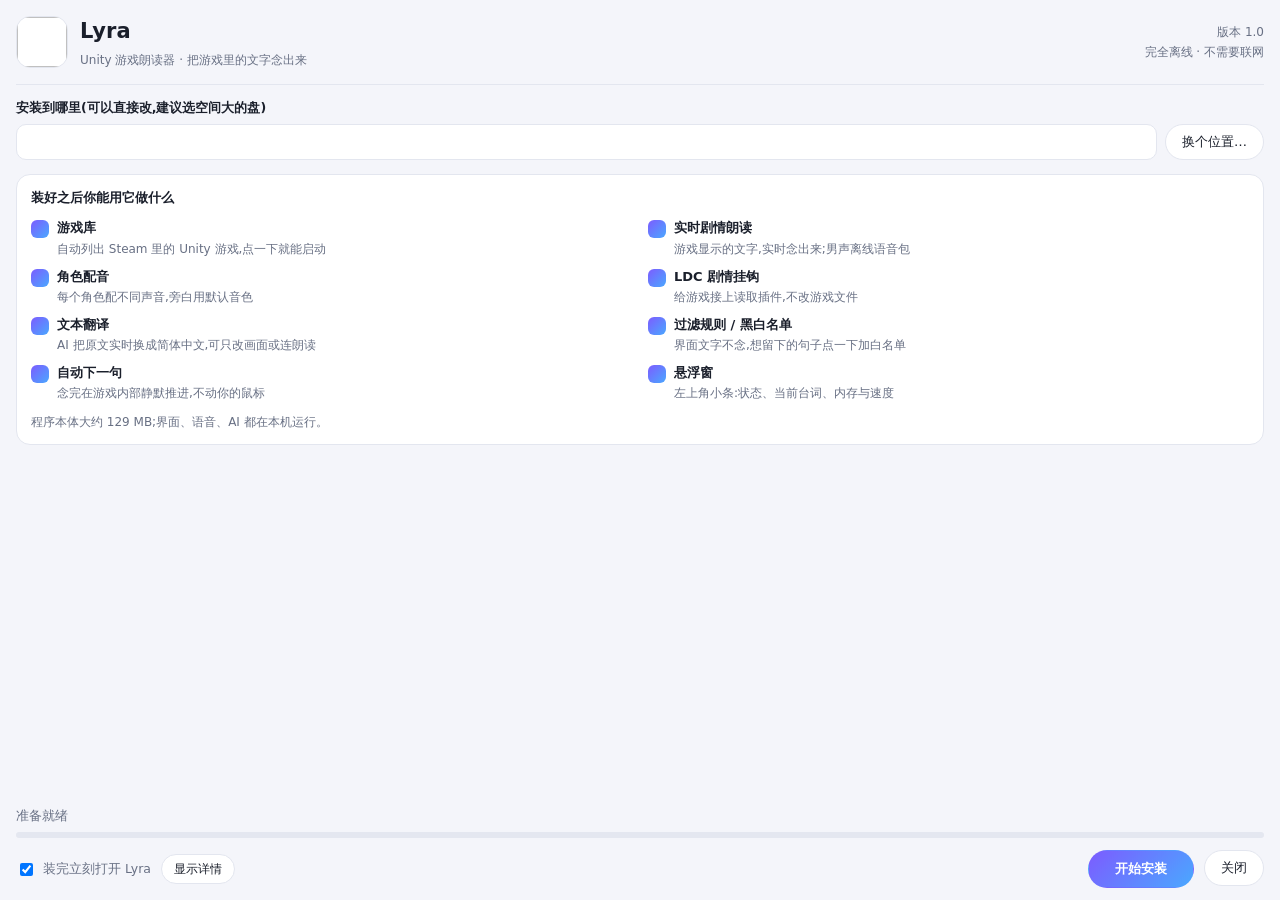
==== installer/ui.html @ 766f78bd "feat: Lyra 1.0.0 — Unity 游戏朗读器(离线朗读 / 角色配音 / AI 汉化 / 网页版安装器) - 核心:剧情抓取与过滤、离线 TTS、AI 翻译、游戏扫描与挂钩安装、悬浮窗" ====
<!DOCTYPE html>
<html lang="zh-CN">
<head>
<meta charset="utf-8">
<title>安装 Lyra</title>
<style>
  :root{
    --bg:#f4f5fa; --card:#ffffff; --txt:#1a1f2b; --muted:#687084; --line:#e3e6ef;
    --acc:#7c5cff; --acc2:#4aa8ff; --soft:#f7f8fc;
    --r:14px; --rs:10px;
    font-family:"Microsoft YaHei UI","Microsoft YaHei",system-ui,sans-serif;
  }
  *{box-sizing:border-box}
  html,body{margin:0;height:100%;background:var(--bg);color:var(--txt);
    font-size:13px;line-height:1.7;-webkit-user-select:none;user-select:none}
  .wrap{display:flex;flex-direction:column;height:100%;padding:14px 16px 12px;overflow:hidden}
  /* 顶栏 */
  .head{display:flex;align-items:center;gap:12px}
  .logo{width:52px;height:52px;border-radius:14px;background:#fff;border:1px solid var(--line);
    display:grid;place-items:center;overflow:hidden;flex:none}
  .logo img{width:100%;height:100%;object-fit:cover}
  .who b{font-size:21px;font-weight:600;letter-spacing:.2px}
  .who div{font-size:12px;color:var(--muted)}
  .ver{margin-left:auto;font-size:12px;color:var(--muted);text-align:right}
  hr{border:0;border-top:1px solid var(--line);margin:14px 0 12px}
  /* 安装位置 */
  .lab{font-size:12.5px;font-weight:600;margin-bottom:6px}
  .path{display:flex;gap:8px}
  .path input{flex:1;height:36px;padding:0 12px;border:1px solid var(--line);border-radius:var(--rs);
    background:var(--card);color:var(--txt);font:inherit;outline:none}
  .path input:focus{border-color:var(--acc);box-shadow:0 0 0 3px rgba(124,92,255,.14)}
  button{font:inherit;cursor:pointer;border-radius:999px;border:1px solid transparent;transition:.15s}
  .ghost{height:36px;padding:0 16px;background:var(--card);border-color:var(--line);color:var(--txt)}
  .ghost:hover{border-color:var(--acc);color:var(--acc)}
  /* 功能介绍 */
  .feat{margin-top:14px;background:var(--card);border:1px solid var(--line);border-radius:var(--r);
    padding:12px 14px}
  .feat h3{margin:0 0 8px;font-size:13px;font-weight:600}
  .grid{display:grid;grid-template-columns:1fr 1fr;gap:8px 16px}
  .it{display:flex;gap:8px;align-items:flex-start}
  .it i{width:18px;height:18px;flex:none;border-radius:6px;margin-top:3px;
    background:linear-gradient(135deg,var(--acc),var(--acc2))}
  .it b{font-weight:600}
  .it span{display:block;color:var(--muted);font-size:12px;line-height:1.5}
  .size{margin-top:10px;font-size:12px;color:var(--muted)}
  /* 进度与按钮 */
  .status{margin-top:auto;font-size:12.5px;color:var(--muted);min-height:20px}
  .bar{height:6px;border-radius:99px;background:#e4e7f0;overflow:hidden;margin:6px 0 12px}
  .bar i{display:block;height:100%;width:0;border-radius:99px;
    background:linear-gradient(90deg,var(--acc),var(--acc2));transition:width .3s ease}
  .foot{display:flex;align-items:center;gap:10px}
  label.chk{display:flex;align-items:center;gap:7px;font-size:12.5px;color:var(--muted)}
  .right{margin-left:auto;display:flex;gap:10px}
  .primary{height:38px;padding:0 26px;color:#fff;font-weight:600;
    background:linear-gradient(135deg,var(--acc),var(--acc2))}
  .primary:hover{filter:brightness(1.06)}
  .primary:disabled{background:#c9ccd8;cursor:default;filter:none}
  #detail{display:none;margin-top:8px;max-height:110px;overflow:auto;font-size:11.5px;color:var(--muted);
    background:var(--soft);border:1px solid var(--line);border-radius:var(--rs);padding:8px 10px;
    white-space:pre-wrap;-webkit-user-select:text;user-select:text}
</style>
</head>
<body>
<div class="wrap">
  <div class="head">
    <div class="logo"><img id="logo" alt=""></div>
    <div class="who">
      <b>Lyra</b>
      <div>Unity 游戏朗读器 · 把游戏里的文字念出来</div>
    </div>
    <div class="ver">版本 1.0<br>完全离线 · 不需要联网</div>
  </div>
  <hr>

  <div class="lab">安装到哪里(可以直接改,建议选空间大的盘)</div>
  <div class="path">
    <input id="dir" spellcheck="false">
    <button class="ghost" id="browse">换个位置…</button>
  </div>

  <div class="feat">
    <h3>装好之后你能用它做什么</h3>
    <div class="grid">
      <div class="it"><i></i><div><b>游戏库</b><span>自动列出 Steam 里的 Unity 游戏,点一下就能启动</span></div></div>
      <div class="it"><i></i><div><b>实时剧情朗读</b><span>游戏显示的文字,实时念出来;男声离线语音包</span></div></div>
      <div class="it"><i></i><div><b>角色配音</b><span>每个角色配不同声音,旁白用默认音色</span></div></div>
      <div class="it"><i></i><div><b>LDC 剧情挂钩</b><span>给游戏接上读取插件,不改游戏文件</span></div></div>
      <div class="it"><i></i><div><b>文本翻译</b><span>AI 把原文实时换成简体中文,可只改画面或连朗读</span></div></div>
      <div class="it"><i></i><div><b>过滤规则 / 黑白名单</b><span>界面文字不念,想留下的句子点一下加白名单</span></div></div>
      <div class="it"><i></i><div><b>自动下一句</b><span>念完在游戏内部静默推进,不动你的鼠标</span></div></div>
      <div class="it"><i></i><div><b>悬浮窗</b><span>左上角小条:状态、当前台词、内存与速度</span></div></div>
    </div>
    <div class="size" id="size">程序本体大约 129 MB;界面、语音、AI 都在本机运行。</div>
  </div>

  <div id="detail"></div>
  <div class="status" id="status">准备就绪</div>
  <div class="bar"><i id="bar"></i></div>
  <div class="foot">
    <label class="chk"><input type="checkbox" id="run" checked> 装完立刻打开 Lyra</label>
    <button class="ghost" id="detailBtn" style="height:30px;padding:0 12px;font-size:12px">显示详情</button>
    <div class="right">
      <button class="primary" id="go">开始安装</button>
      <button class="ghost" id="close">关闭</button>
    </div>
  </div>
</div>
<script>
  const $ = (id) => document.getElementById(id);
  const send = (o) => { try { window.chrome.webview.postMessage(JSON.stringify(o)); } catch (e) {} };
  let busy = false;

  /* 原生 → 网页(WebUi_Eval 调这三个) */
  window.__lyra = {
    src(u) { const i = document.getElementById('logo'); if (i && u) i.src = u; },
    status(t) { $('status').textContent = t || ''; },
    progress(n) { $('bar').style.width = Math.max(0, Math.min(100, n)) + '%'; },
    detail(t) { const d = $('detail'); d.textContent += t; d.scrollTop = d.scrollHeight; },
    dir(p) { $('dir').value = p || ''; $('dir').title = p || ''; },
    done(ok) {
      busy = false;
      $('go').disabled = false;
      $('go').textContent = ok ? '重新安装' : '重试';
      $('status').textContent = ok ? '装好了 —— 可以打开 Lyra,然后在游戏卡片上点「安装 LDC」' : '没装上,换个目录再试一次';
      $('bar').style.width = ok ? '100%' : '0%';
    },
    ready() { send({ cmd: 'ready' }); },
  };

  $('browse').onclick = () => send({ cmd: 'browse' });
  $('close').onclick = () => send({ cmd: 'close' });
  $('detailBtn').onclick = () => {
    const d = $('detail');
    const show = d.style.display !== 'block';
    d.style.display = show ? 'block' : 'none';
    $('detailBtn').textContent = show ? '收起详情' : '显示详情';
  };
  $('go').onclick = () => {
    if (busy) return;
    busy = true;
    $('go').disabled = true;
    $('go').textContent = '正在安装…';
    $('status').textContent = '正在安装,请稍候…';
    send({ cmd: 'install', dir: $('dir').value, run: $('run').checked ? 1 : 0 });
  };
  /* 网页自己也能改路径:失焦时同步给原生 */
  $('dir').addEventListener('change', () => send({ cmd: 'path', dir: $('dir').value }));
</script>
</body>
</html>
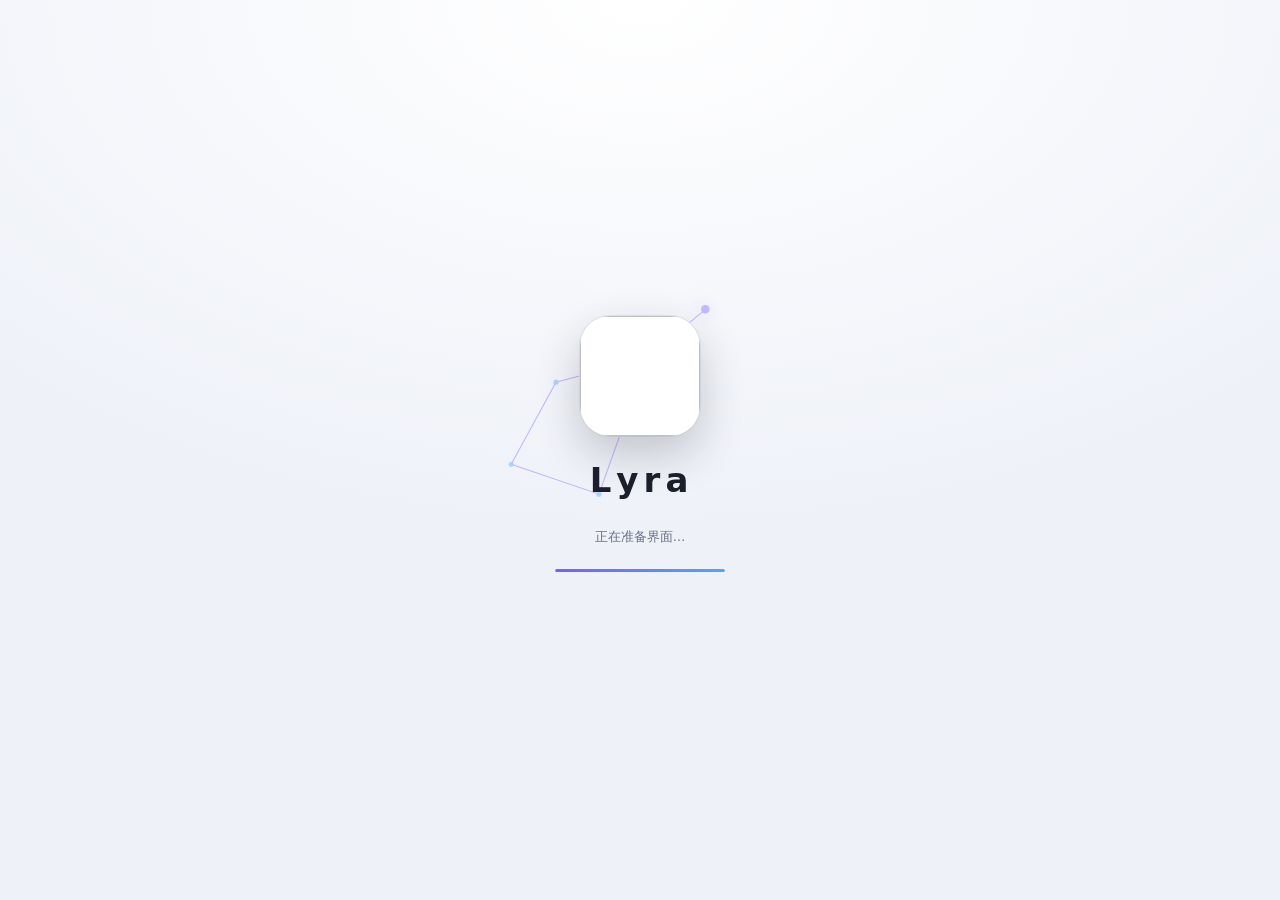
==== commit fc79d7f5: "feat: v1.2.0 开机动画(天琴座星座 + Logo 3D 淡入) - 应用启动动画:纯 CSS/SVG,跟随主题,可点击跳过,侧栏可关闭,尊重减少动态效果 - 安装程序/卸载程序同款轻量开场" ====
--- a/installer/ui.html
+++ b/installer/ui.html
@@ -58,9 +58,88 @@
   #detail{display:none;margin-top:8px;max-height:110px;overflow:auto;font-size:11.5px;color:var(--muted);
     background:var(--soft);border:1px solid var(--line);border-radius:var(--rs);padding:8px 10px;
     white-space:pre-wrap;-webkit-user-select:text;user-select:text}
+
+  /* ---------- 开场动画:天琴座星座 + Logo(与应用同款,轻量内联版) ---------- */
+  #sp { position: fixed; inset: 0; z-index: 99; display: grid; place-items: center;
+        background: radial-gradient(120% 100% at 50% 0%, #ffffff, #eef1f8 60%);
+        transition: opacity .45s ease, visibility .45s ease; }
+  #sp.out { opacity: 0; visibility: hidden; }
+  #sp .cst { position: absolute; top: 50%; left: 50%; width: 430px; height: 280px;
+        transform: translate(-50%, -178px); opacity: .42; pointer-events: none; }
+  #sp .cst line { stroke: #7c5cff; stroke-width: 1.1; stroke-linecap: round;
+        stroke-dasharray: 220; stroke-dashoffset: 220; animation: spDraw 1.1s ease-out forwards; }
+  #sp .cst line:nth-child(2) { animation-delay: .12s }
+  #sp .cst line:nth-child(3) { animation-delay: .24s }
+  #sp .cst line:nth-child(4) { animation-delay: .36s }
+  #sp .cst line:nth-child(5) { animation-delay: .48s }
+  #sp .cst circle { fill: #4aa8ff; opacity: 0; animation: spStar 1.1s ease-out forwards; }
+  #sp .cst circle.vega { fill: #7c5cff; filter: drop-shadow(0 0 8px rgba(124,92,255,.6)); animation-delay: .5s }
+  #sp .cst circle:nth-of-type(2) { animation-delay: .58s }
+  #sp .cst circle:nth-of-type(3) { animation-delay: .66s }
+  #sp .cst circle:nth-of-type(4) { animation-delay: .74s }
+  #sp .cst circle:nth-of-type(5) { animation-delay: .82s }
+  @keyframes spDraw { to { stroke-dashoffset: 0 } }
+  @keyframes spStar { 0% { opacity: 0; transform: scale(.4) } 60% { opacity: 1; transform: scale(1.5) } 100% { opacity: .95; transform: scale(1) } }
+  #sp .box { display: grid; justify-items: center; gap: 16px; }
+  #sp .big { width: 120px; height: 120px; border-radius: 30px; overflow: hidden; background: #fff;
+        box-shadow: 0 18px 44px rgba(26,31,43,.22), 0 0 0 1px #e3e6ef;
+        opacity: 0; transform: perspective(700px) rotateY(-22deg) scale(.84);
+        animation: spIn .95s cubic-bezier(.2,.9,.25,1) .45s forwards, spSway 5.5s ease-in-out 1.5s infinite; }
+  #sp .big img { width: 100%; height: 100%; object-fit: cover; display: block; }
+  #sp .big::after { content: ''; position: absolute; }
+  @keyframes spIn { to { opacity: 1; transform: perspective(700px) rotateY(0) scale(1) } }
+  @keyframes spSway { 0%,100% { transform: perspective(700px) rotateY(-5deg) translateY(0) } 50% { transform: perspective(700px) rotateY(5deg) translateY(-5px) } }
+  #sp .t { display: flex; gap: 3px; font-size: 34px; font-weight: 700; letter-spacing: .06em; color: #1a1f2b; }
+  #sp .t span { opacity: 0; transform: translateY(16px); animation: spLet .6s cubic-bezier(.2,.9,.25,1) forwards; }
+  #sp .t span:nth-child(1) { animation-delay: .85s }
+  #sp .t span:nth-child(2) { animation-delay: .93s }
+  #sp .t span:nth-child(3) { animation-delay: 1.01s }
+  #sp .t span:nth-child(4) { animation-delay: 1.09s }
+  #sp .t span:nth-child(5) { animation-delay: 1.17s }
+  @keyframes spLet { to { opacity: 1; transform: none } }
+  #sp .s { font-size: 12.5px; color: #687084; opacity: 0; animation: spFade .7s ease 1.2s forwards; }
+  #sp .bar { width: 170px; height: 3px; border-radius: 99px; background: #e4e7f0; overflow: hidden; }
+  #sp .bar i { display: block; height: 100%; width: 0; border-radius: 99px;
+        background: linear-gradient(90deg, #7c5cff, #4aa8ff); animation: spLoad 1.5s cubic-bezier(.4,.1,.2,1) .3s forwards; }
+  @keyframes spLoad { to { width: 100% } }
+  @keyframes spFade { to { opacity: 1 } }
+  @media (prefers-reduced-motion: reduce) {
+    #sp .cst line, #sp .cst circle, #sp .big, #sp .t span, #sp .bar i { animation: none !important; opacity: 1 !important; }
+    #sp .big { transform: none } #sp .bar i { width: 100% }
+  }
 </style>
 </head>
 <body>
+
+<div id="sp" role="presentation">
+  <svg class="cst" viewBox="0 0 460 300" aria-hidden="true">
+    <line x1="300" y1="40" x2="238" y2="92"></line>
+    <line x1="238" y1="92" x2="140" y2="118"></line>
+    <line x1="140" y1="118" x2="92" y2="206"></line>
+    <line x1="92" y1="206" x2="186" y2="238"></line>
+    <line x1="186" y1="238" x2="238" y2="92"></line>
+    <circle class="vega" cx="300" cy="40" r="4.6"></circle>
+    <circle cx="238" cy="92" r="2.8"></circle>
+    <circle cx="140" cy="118" r="2.8"></circle>
+    <circle cx="92" cy="206" r="2.8"></circle>
+    <circle cx="186" cy="238" r="2.8"></circle>
+  </svg>
+  <div class="box">
+    <div class="big"><img id="spLogo" alt=""></div>
+    <div class="t"><span>L</span><span>y</span><span>r</span><span>a</span></div>
+    <div class="s" id="spSub">正在准备界面…</div>
+    <div class="bar"><i></i></div>
+  </div>
+</div>
+<script>
+  (function () {
+    var sp = document.getElementById('sp');
+    if (!sp) return;
+    var id = setTimeout(function () { sp.classList.add('out'); }, 1750);
+    sp.addEventListener('click', function () { clearTimeout(id); sp.classList.add('out'); });
+  })();
+</script>
+
 <div class="wrap">
   <div class="head">
     <div class="logo"><img id="logo" alt=""></div>
@@ -68,7 +147,7 @@
       <b>Lyra</b>
       <div>Unity 游戏朗读器 · 把游戏里的文字念出来</div>
     </div>
-    <div class="ver">版本 1.0<br>完全离线 · 不需要联网</div>
+    <div class="ver">版本 1.2<br>完全离线 · 不需要联网</div>
   </div>
   <hr>
 
@@ -112,7 +191,8 @@
 
   /* 原生 → 网页(WebUi_Eval 调这三个) */
   window.__lyra = {
-    src(u) { const i = document.getElementById('logo'); if (i && u) i.src = u; },
+    src(u) { const i = document.getElementById('logo'); if (i && u) i.src = u;
+             const b = document.getElementById('spLogo'); if (b && u) b.src = u; },
     status(t) { $('status').textContent = t || ''; },
     progress(n) { $('bar').style.width = Math.max(0, Math.min(100, n)) + '%'; },
     detail(t) { const d = $('detail'); d.textContent += t; d.scrollTop = d.scrollHeight; },
